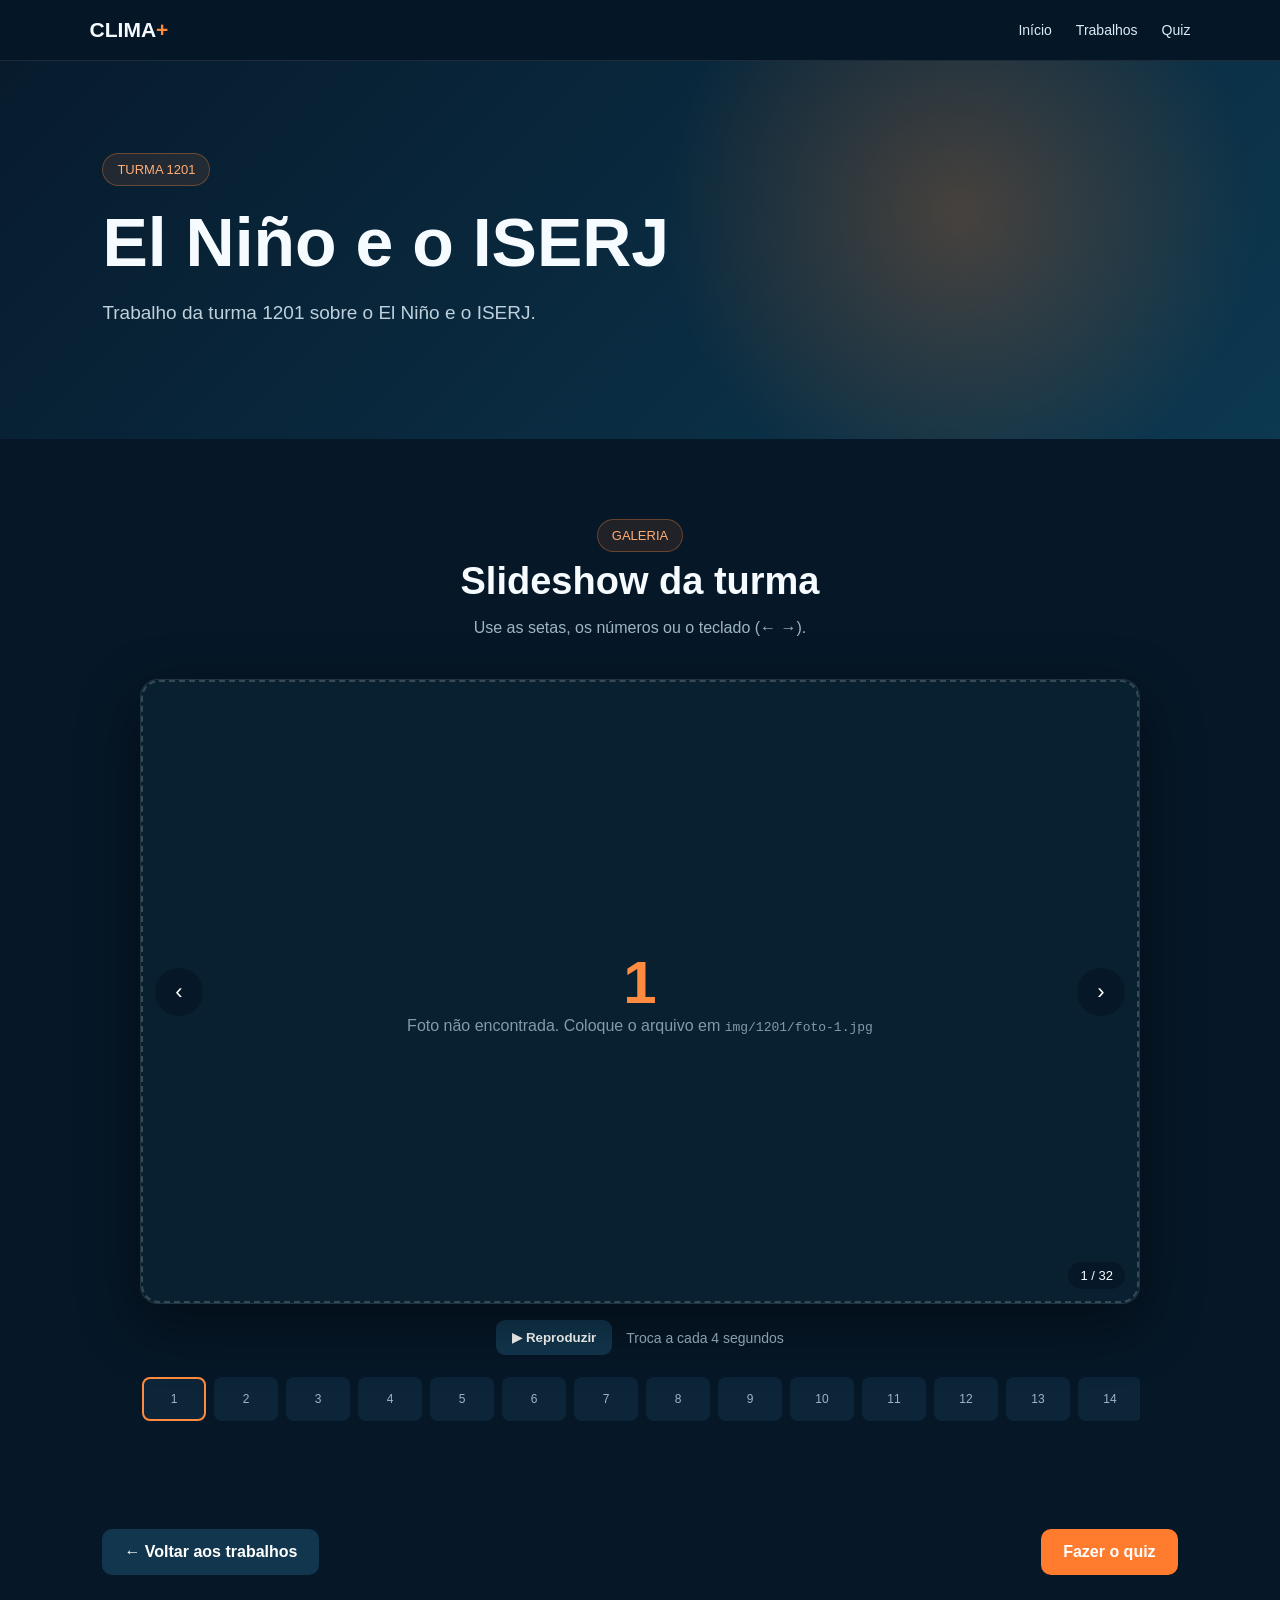
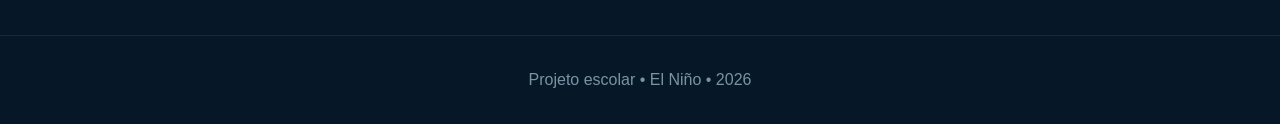
==== turma-1201.html @ 1ea9da54 "Add files via upload" ====
<!DOCTYPE html>
<html lang="pt-BR">
<head>
<meta charset="UTF-8"><meta name="viewport" content="width=device-width,initial-scale=1">
<title>Turma 1201 | El Niño</title>
<link rel="stylesheet" href="style.css">
</head>
<body>
<nav><a class="logo" href="index.html">CLIMA<span>+</span></a><div><a href="index.html">Início</a><a href="index.html#trabalhos">Trabalhos</a><a href="quiz.html">Quiz</a></div></nav>
<header class="hero small"><div><span class="tag">TURMA 1201</span><h1>El Niño e o ISERJ</h1><p>Trabalho da turma 1201 sobre o El Niño e o ISERJ.</p></div></header>
<section>
<div class="title"><span class="tag">GALERIA</span><h2>Slideshow da turma</h2><p>Use as setas, os números ou o teclado (← →).</p></div>
<div class="slideshow">
  <div class="stage" id="stage">
    <img id="slide" alt="">
    <div class="ph" id="ph"><b id="phnum">1</b><span>Foto não encontrada. Coloque o arquivo em <code id="phpath"></code></span></div>
    <button class="arrow prev" id="prev" aria-label="Foto anterior">‹</button>
    <button class="arrow next" id="next" aria-label="Próxima foto">›</button>
    <div class="counter" id="counter"></div>
  </div>
  <div class="controls"><button id="play">▶ Reproduzir</button><span>Troca a cada 4 segundos</span></div>
  <div class="thumbs" id="thumbs"></div>
</div>
</section>
<script>
/* CONFIGURAÇÃO
   Coloque as fotos na pasta img/1201/ com os nomes foto-1.jpg, foto-2.jpg ... foto-32.jpg
   Se o número de fotos mudar, altere TOTAL. Se a extensão for outra (png, webp), altere EXT. */
const TOTAL = 32, EXT = 'jpg', PASTA = 'img/1201/', INTERVALO = 4000;

const fotos = Array.from({length: TOTAL}, (_, i) => `${PASTA}foto-${i+1}.${EXT}`);
const slide = document.getElementById('slide'), ph = document.getElementById('ph');
const counter = document.getElementById('counter'), thumbs = document.getElementById('thumbs');
let atual = 0, timer = null;

fotos.forEach((src, i) => {
  const b = document.createElement('button');
  b.setAttribute('aria-label', 'Foto ' + (i+1));
  const im = document.createElement('img'); im.src = src; im.alt = '';
  im.onerror = () => { im.remove(); b.textContent = i+1; };
  b.appendChild(im); b.onclick = () => ir(i); thumbs.appendChild(b);
});

function ir(i) {
  atual = (i + TOTAL) % TOTAL;
  ph.style.display = 'none'; slide.style.display = 'block';
  slide.src = fotos[atual]; slide.alt = 'Foto ' + (atual+1) + ' de ' + TOTAL;
  counter.textContent = (atual+1) + ' / ' + TOTAL;
  [...thumbs.children].forEach((b, j) => b.classList.toggle('active', j === atual));
  thumbs.children[atual].scrollIntoView({block:'nearest', inline:'center', behavior:'smooth'});
}
slide.onerror = () => { slide.style.display = 'none'; ph.style.display = 'flex';
  document.getElementById('phnum').textContent = atual+1;
  document.getElementById('phpath').textContent = fotos[atual]; };

document.getElementById('prev').onclick = () => ir(atual-1);
document.getElementById('next').onclick = () => ir(atual+1);
const play = document.getElementById('play');
play.onclick = () => {
  if (timer) { clearInterval(timer); timer = null; play.textContent = '▶ Reproduzir'; }
  else { timer = setInterval(() => ir(atual+1), INTERVALO); play.textContent = '❚❚ Pausar'; }
};
document.addEventListener('keydown', e => { if (e.key === 'ArrowLeft') ir(atual-1); if (e.key === 'ArrowRight') ir(atual+1); });
ir(0);
</script>
<div class="page-actions"><a class="btn ghost" href="index.html#trabalhos">← Voltar aos trabalhos</a><a class="btn" href="quiz.html">Fazer o quiz</a></div>
<footer>Projeto escolar • El Niño • 2026</footer>
</body></html>
---- style.css ----
*{box-sizing:border-box}
html{scroll-behavior:smooth}
body{margin:0;font-family:Arial,sans-serif;background:#061727;color:#f5fbff}
a{color:inherit}
nav{position:sticky;top:0;z-index:5;display:flex;justify-content:space-between;align-items:center;padding:18px 7%;background:#061727e8;backdrop-filter:blur(12px);border-bottom:1px solid #ffffff18}
.logo{font-weight:800;font-size:21px;text-decoration:none}
.logo span,.hot{color:#ff8a3d}
nav a{color:#dcebf5;text-decoration:none;margin-left:24px;font-size:14px}
nav .logo{margin-left:0;color:#f5fbff}
nav a:hover{color:#ff8a3d}
.hero{min-height:80vh;display:flex;align-items:center;padding:70px 8%;background:radial-gradient(circle at 75% 40%,#ff7b2740,transparent 30%),linear-gradient(135deg,#071b2d,#0c3850)}
.hero>div{max-width:750px}
.hero.small{min-height:42vh;padding:60px 8%}
.tag{display:inline-block;background:#ff87391b;color:#ffad76;border:1px solid #ff873955;padding:8px 14px;border-radius:99px;font-size:13px}
.hero h1{font-size:clamp(50px,9vw,100px);line-height:.9;margin:22px 0}
.hero.small h1{font-size:clamp(38px,6vw,68px);line-height:1}
.hero p{font-size:19px;color:#bed1dd;line-height:1.6;max-width:650px}
.btn{display:inline-block;margin-top:20px;padding:14px 22px;border-radius:10px;background:#ff7b2d;color:#fff;text-decoration:none;font-weight:700;border:0;cursor:pointer;font-size:16px;font-family:inherit}
.btn:hover{background:#ff9150}
.btn.ghost{background:#12364e}
.btn.ghost:hover{background:#ff7b2d}
section{padding:80px 8%}
.title{text-align:center;margin-bottom:42px}
.title h2{font-size:38px;margin:8px}
.title p{color:#9db6c6}
.explain{display:grid;grid-template-columns:1fr 1fr;gap:30px;align-items:center}
.ocean{min-height:310px;border-radius:22px;background:linear-gradient(160deg,#ff8b36,#0a7099 55%,#07364d);display:flex;align-items:center;justify-content:center;font-size:75px;box-shadow:0 20px 60px #0005}
.explain h2{font-size:38px}
.explain p{color:#b8cad5;line-height:1.7}
.cards{display:grid;grid-template-columns:repeat(auto-fit,minmax(230px,1fr));gap:20px}
.card{background:#0c2538;border:1px solid #ffffff15;padding:26px;border-radius:18px;transition:.2s;display:flex;flex-direction:column;align-items:flex-start}
.card:hover{transform:translateY(-5px);border-color:#ff843c80}
.num{font-size:13px;color:#ff9c60;font-weight:bold}
.card h3{font-size:22px;margin-bottom:10px}
.card p{color:#a9bfcc;min-height:60px;line-height:1.5;flex:1}
.card .btn{margin-top:10px;padding:11px 15px;border-radius:9px;background:#12364e;font-size:15px}
.card .btn:hover{background:#ff7b2d}
.facts{background:#092033}
.facts-grid{display:grid;grid-template-columns:repeat(3,1fr);gap:20px;text-align:center}
.fact{padding:25px}
.fact b{font-size:38px;color:#ff8b40;display:block}
.fact span{color:#a9bfcc}
.quiz-cta{text-align:center;background:linear-gradient(135deg,#0c3850,#0a2a40)}
.quiz-cta p{color:#b8cad5;max-width:560px;margin:0 auto 10px;line-height:1.6}
footer{text-align:center;padding:35px;color:#7894a5;border-top:1px solid #ffffff13}

/* ---------- páginas das turmas ---------- */
.intro{max-width:800px;margin:0 auto;text-align:center;color:#b8cad5;line-height:1.7;padding:60px 8% 20px}
.page-actions{display:flex;justify-content:space-between;gap:12px;flex-wrap:wrap;padding:0 8% 60px}
.placeholder{border:2px dashed #ffffff30;border-radius:14px;display:flex;flex-direction:column;align-items:center;justify-content:center;text-align:center;color:#7f9bad;background:#08202f;padding:20px}
.placeholder b{font-size:42px;margin-bottom:6px;color:#ff8b40}

/* vídeo 16:9 */
.video{position:relative;width:100%;aspect-ratio:16/9;border-radius:16px;overflow:hidden;background:#000;box-shadow:0 20px 60px #0006}
.video iframe,.video video,.video .placeholder{position:absolute;inset:0;width:100%;height:100%;border:0;border-radius:0}

/* turma 1204: faixas de ponta a ponta */
.bands{padding:0}
.band{display:grid;grid-template-columns:1fr 1fr;gap:clamp(24px,4vw,70px);align-items:center;width:100%;padding:70px 6%}
.band:nth-child(odd){background:#092033}
.band:nth-child(even){background:#0c2d44}
.band.reverse .video{order:2}
.band.reverse .band-text{order:1}
.band-text h3{font-size:30px;margin:0 0 14px}
.band-text .placeholder{min-height:170px;align-items:flex-start;text-align:left;font-size:15px;line-height:1.6}

/* turma 1205: vídeo central */
.center-video{max-width:960px;margin:0 auto}
.center-text{max-width:760px;margin:30px auto 0;text-align:center;color:#b8cad5;line-height:1.7}

/* turma 1201: slideshow */
.slideshow{max-width:1000px;margin:0 auto}
.stage{position:relative;aspect-ratio:16/10;background:#08202f;border-radius:18px;overflow:hidden;border:1px solid #ffffff18;box-shadow:0 20px 60px #0006}
.stage img{width:100%;height:100%;object-fit:contain;display:block;background:#050f18}
.stage .ph{position:absolute;inset:0;display:none;align-items:center;justify-content:center;flex-direction:column;color:#7f9bad;border:2px dashed #ffffff30;border-radius:18px;background:#08202f}
.stage .ph b{font-size:60px;color:#ff8b40}
.arrow{position:absolute;top:50%;transform:translateY(-50%);width:48px;height:48px;border-radius:50%;border:0;background:#061727cc;color:#fff;font-size:22px;cursor:pointer}
.arrow:hover{background:#ff7b2d}
.arrow.prev{left:14px}.arrow.next{right:14px}
.counter{position:absolute;right:14px;bottom:14px;background:#061727cc;padding:6px 12px;border-radius:99px;font-size:13px}
.controls{display:flex;justify-content:center;align-items:center;gap:14px;margin-top:16px;color:#9db6c6;font-size:14px}
.controls button{background:#12364e;color:#fff;border:0;padding:10px 16px;border-radius:9px;cursor:pointer;font-weight:bold;font-family:inherit}
.controls button:hover{background:#ff7b2d}
.thumbs{display:flex;gap:8px;overflow-x:auto;padding:16px 2px 8px;margin-top:6px}
.thumbs button{flex:0 0 auto;width:64px;height:44px;border-radius:8px;border:2px solid transparent;background:#0c2538;color:#9db6c6;font-size:12px;cursor:pointer;padding:0;overflow:hidden}
.thumbs button img{width:100%;height:100%;object-fit:cover;display:block}
.thumbs button.active{border-color:#ff8b40}

/* turma 1203 */
.soon{max-width:760px;margin:0 auto;min-height:320px}

/* quiz */
.quiz{max-width:760px;margin:0 auto;background:#0c2538;border:1px solid #ffffff15;border-radius:20px;padding:34px}
.progress{height:8px;background:#12364e;border-radius:99px;overflow:hidden;margin-bottom:10px}
.progress i{display:block;height:100%;width:0;background:#ff7b2d;transition:width .3s}
.qcount{color:#9db6c6;font-size:14px;margin-bottom:18px}
.quiz h2{font-size:26px;line-height:1.3;margin:0 0 22px}
.opts{display:grid;gap:12px}
.opt{text-align:left;background:#12364e;color:#fff;border:2px solid transparent;border-radius:12px;padding:15px 18px;font-size:16px;font-family:inherit;cursor:pointer;transition:.15s}
.opt:hover:not(:disabled){border-color:#ff843c80}
.opt:disabled{cursor:default}
.opt.correct{background:#12452f;border-color:#3ecf7e}
.opt.wrong{background:#4a1d22;border-color:#ff5d6c}
.explain-box{margin-top:18px;padding:14px 18px;border-radius:12px;background:#071b2b;color:#bdd0da;line-height:1.6;display:none}
.explain-box.show{display:block}
.result{text-align:center}
.result .score{font-size:72px;font-weight:800;color:#ff8b40;margin:10px 0}
.result p{color:#bdd0da;line-height:1.6}

@media(max-width:700px){
nav div:last-child{display:none}
.explain{grid-template-columns:1fr}
.facts-grid{grid-template-columns:1fr}
.hero{min-height:70vh}
.hero h1{font-size:58px}
.hero.small h1{font-size:40px}
.band{grid-template-columns:1fr;padding:50px 6%}
.band.reverse .video,.band.reverse .band-text{order:0}
.quiz{padding:22px}
}
@media(prefers-reduced-motion:reduce){*{transition:none!important;scroll-behavior:auto!important}}

/* v2 */
.video video{object-fit:contain;background:#000}
.section-alt{background:#092033}
.subtitle{color:#9db6c6;text-align:center;margin:-24px auto 36px;max-width:720px;line-height:1.6}

/* yt */
.yt{position:absolute;inset:0}
.yt iframe{position:absolute;inset:0;width:100%;height:100%;border:0}
.yt-btn{position:absolute;inset:0;width:100%;height:100%;border:0;padding:0;cursor:pointer;background-size:cover;background-position:center;color:#fff;font-family:inherit}
.yt-btn::before{content:"";position:absolute;inset:0;background:linear-gradient(180deg,#06172700 40%,#061727cc);transition:.2s}
.yt-btn:hover::before{background:linear-gradient(180deg,#ff7b2d22 30%,#061727b0)}
.yt-play{position:absolute;left:50%;top:50%;width:84px;height:84px;margin:-42px 0 0 -42px;border-radius:50%;background:#ff7b2d;box-shadow:0 10px 40px #0008;transition:.2s}
.yt-play::after{content:"";position:absolute;left:34px;top:25px;border-style:solid;border-width:17px 0 17px 28px;border-color:transparent transparent transparent #fff}
.yt-btn:hover .yt-play{transform:scale(1.1);background:#ff9150}
.yt-label{position:absolute;left:18px;bottom:16px;font-size:14px;font-weight:700;background:#061727cc;padding:7px 13px;border-radius:99px}
.yt-btn:focus-visible{outline:3px solid #ff8b40;outline-offset:-3px}
@media(max-width:700px){.yt-play{width:64px;height:64px;margin:-32px 0 0 -32px}.yt-play::after{left:26px;top:19px;border-width:13px 0 13px 21px}}
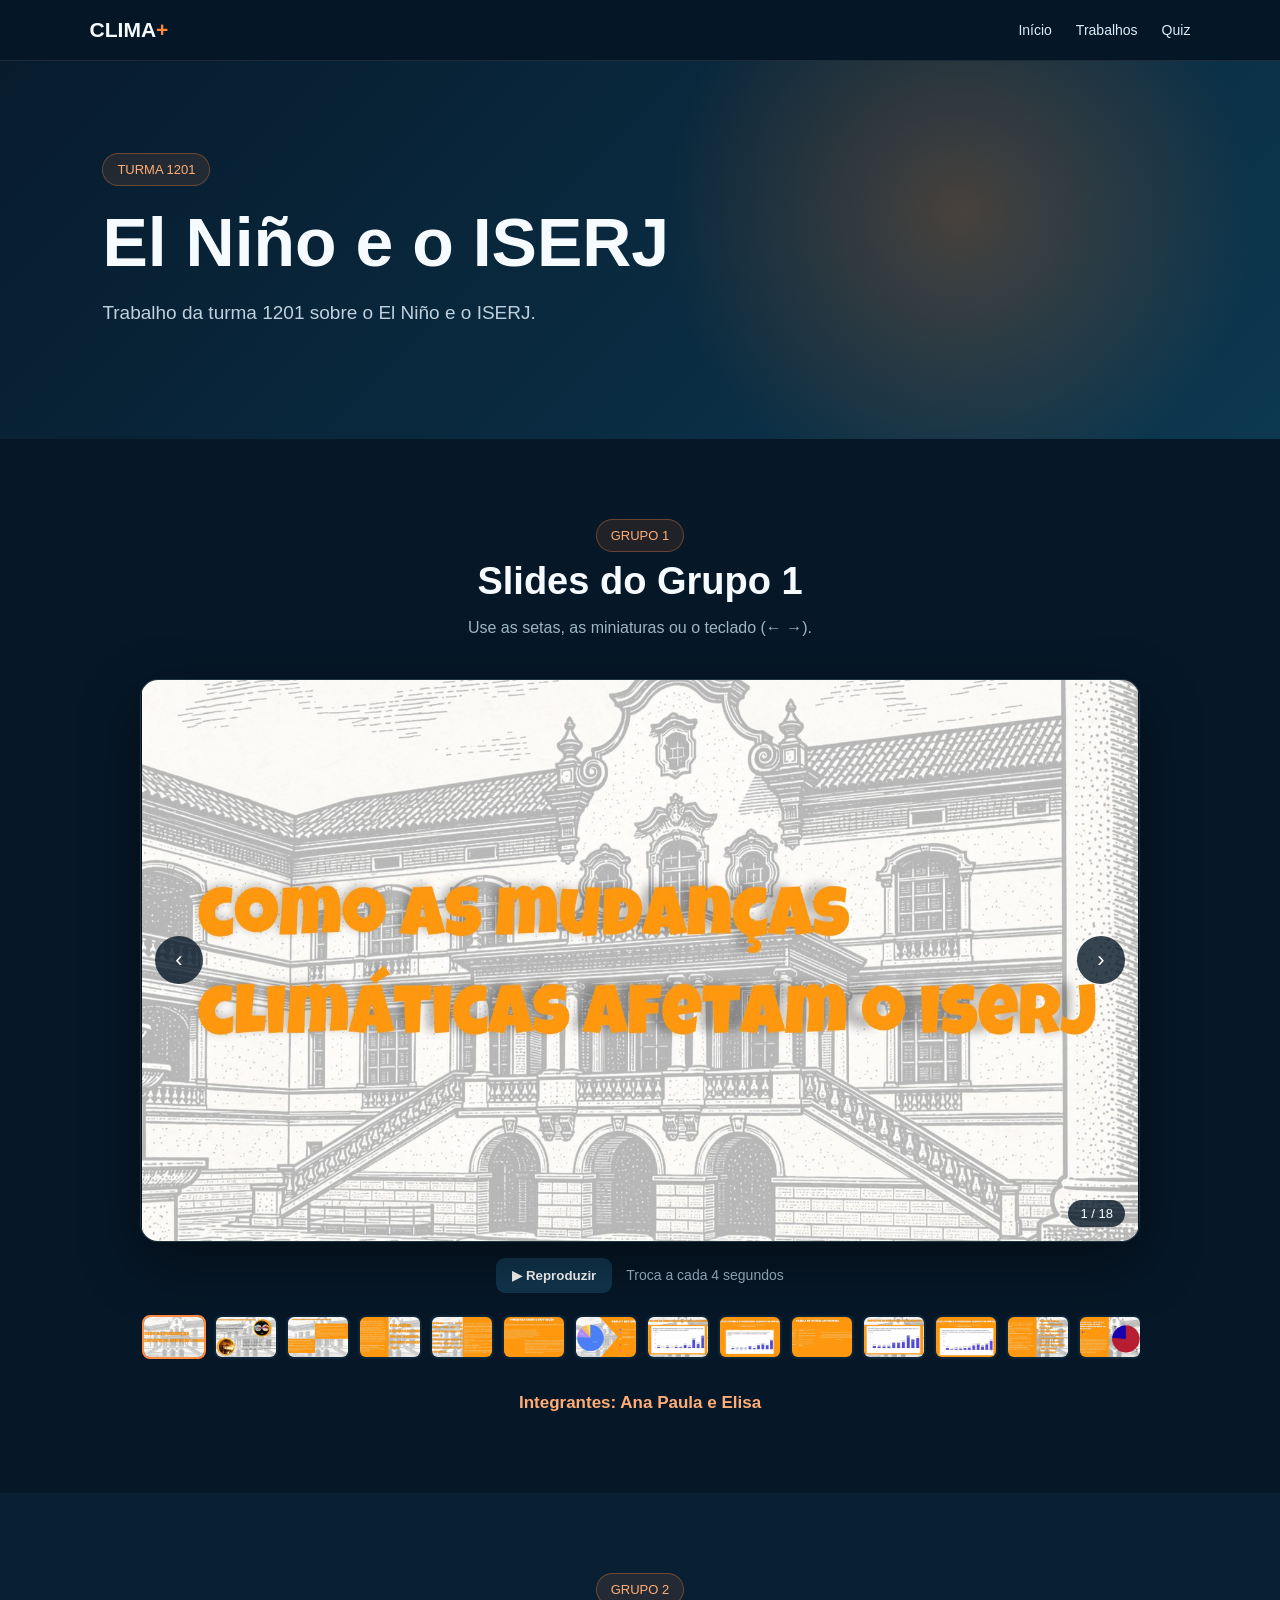
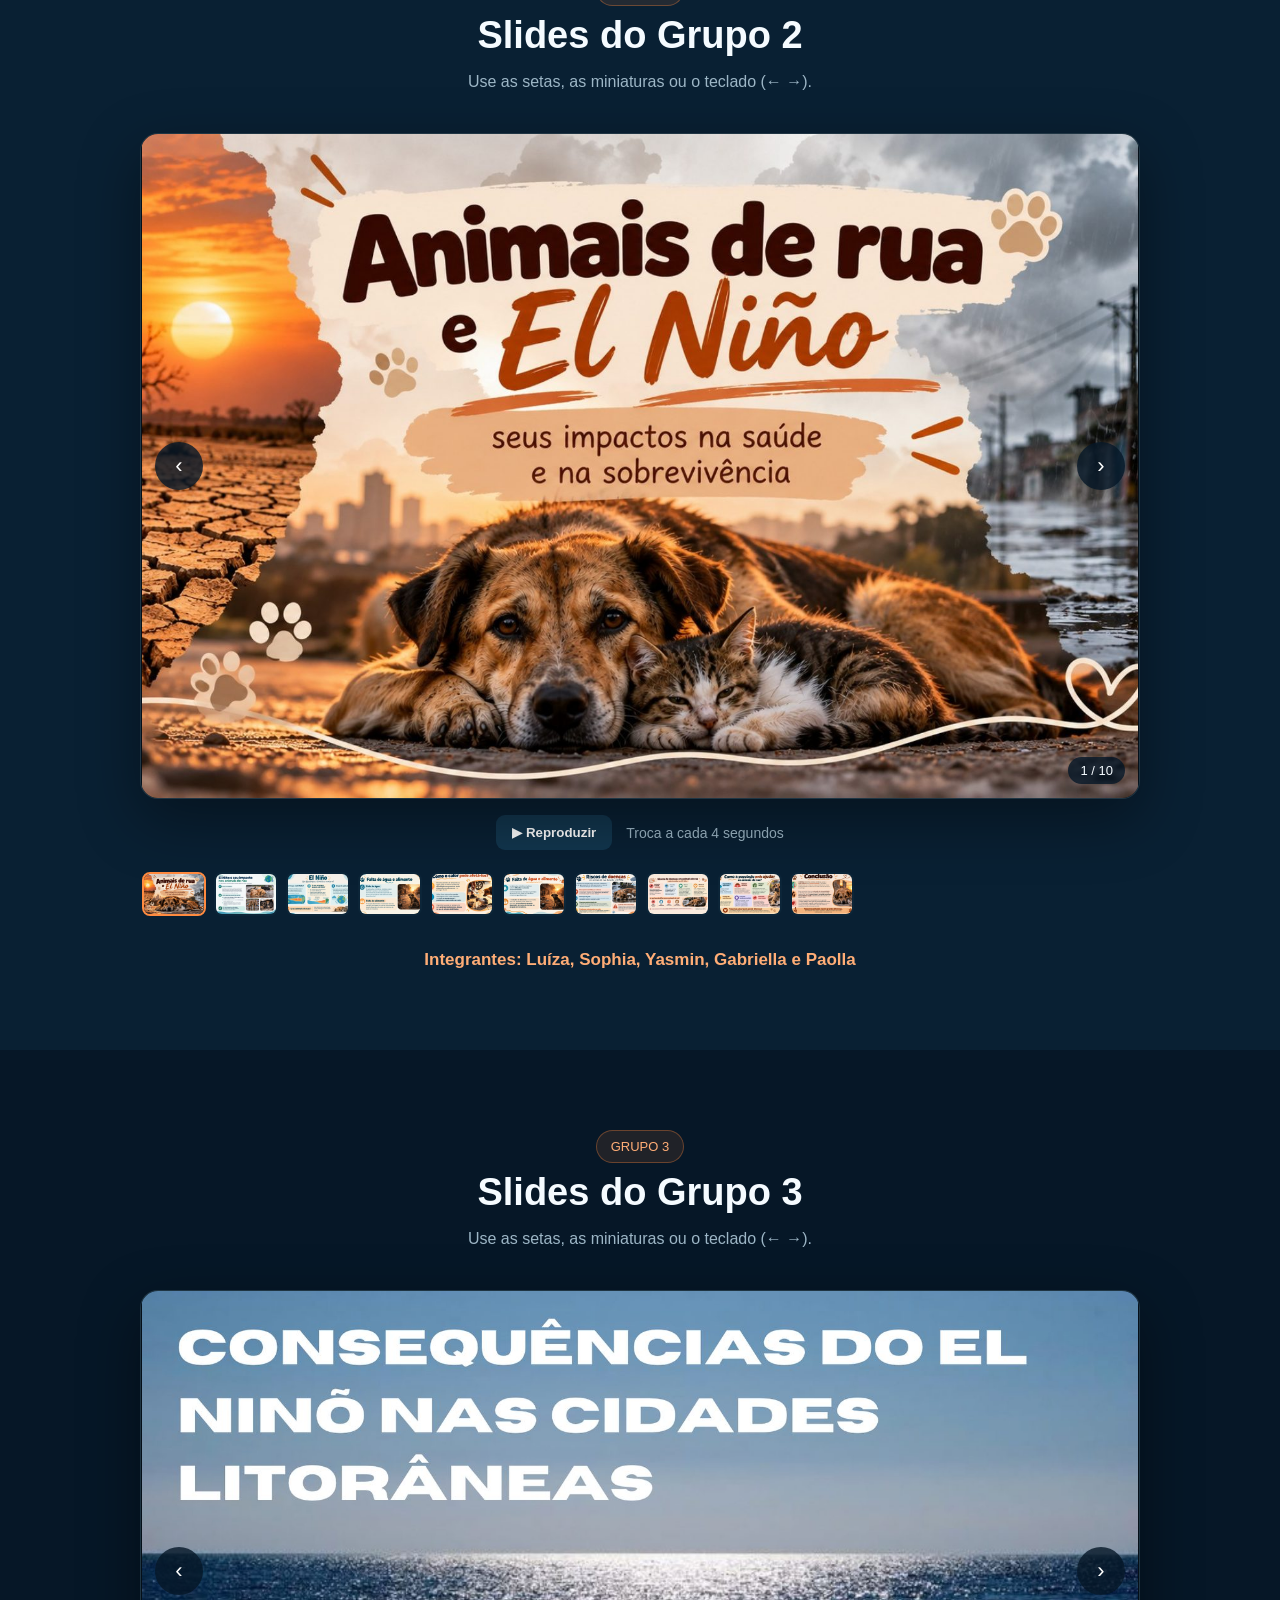
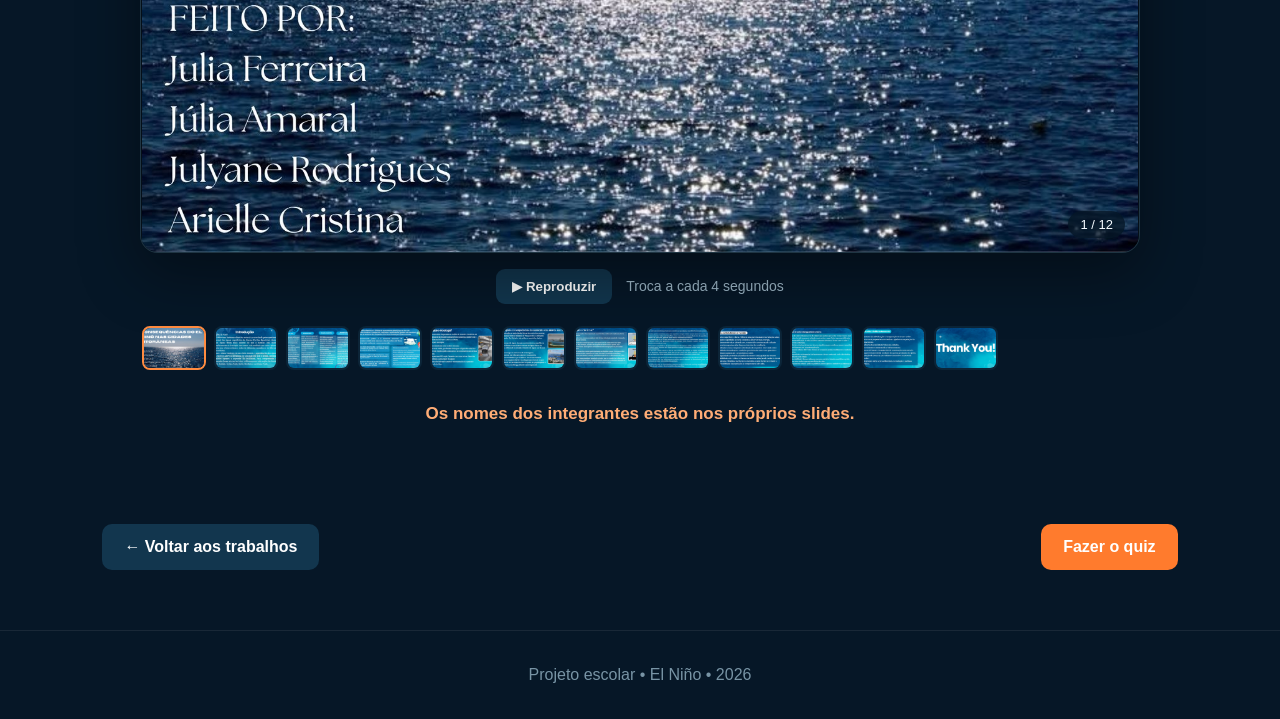
==== commit cd79fad9: "Add files via upload" ====
--- a/turma-1201.html
+++ b/turma-1201.html
@@ -9,60 +9,21 @@
 <nav><a class="logo" href="index.html">CLIMA<span>+</span></a><div><a href="index.html">Início</a><a href="index.html#trabalhos">Trabalhos</a><a href="quiz.html">Quiz</a></div></nav>
 <header class="hero small"><div><span class="tag">TURMA 1201</span><h1>El Niño e o ISERJ</h1><p>Trabalho da turma 1201 sobre o El Niño e o ISERJ.</p></div></header>
 <section>
-<div class="title"><span class="tag">GALERIA</span><h2>Slideshow da turma</h2><p>Use as setas, os números ou o teclado (← →).</p></div>
-<div class="slideshow">
-  <div class="stage" id="stage">
-    <img id="slide" alt="">
-    <div class="ph" id="ph"><b id="phnum">1</b><span>Foto não encontrada. Coloque o arquivo em <code id="phpath"></code></span></div>
-    <button class="arrow prev" id="prev" aria-label="Foto anterior">‹</button>
-    <button class="arrow next" id="next" aria-label="Próxima foto">›</button>
-    <div class="counter" id="counter"></div>
-  </div>
-  <div class="controls"><button id="play">▶ Reproduzir</button><span>Troca a cada 4 segundos</span></div>
-  <div class="thumbs" id="thumbs"></div>
-</div>
+<div class="title"><span class="tag">GRUPO 1</span><h2>Slides do Grupo 1</h2><p>Use as setas, as miniaturas ou o teclado (← →).</p></div>
+<div class="slideshow" data-folder="img/1201/grupo-1/" data-prefix="slide-" data-ext="jpg" data-total="18" data-ratio="16/9" data-label="Slide"></div>
+<p class="group-names">Integrantes: Ana Paula e Elisa</p>
 </section>
-<script>
-/* CONFIGURAÇÃO
-   Coloque as fotos na pasta img/1201/ com os nomes foto-1.jpg, foto-2.jpg ... foto-32.jpg
-   Se o número de fotos mudar, altere TOTAL. Se a extensão for outra (png, webp), altere EXT. */
-const TOTAL = 32, EXT = 'jpg', PASTA = 'img/1201/', INTERVALO = 4000;
-
-const fotos = Array.from({length: TOTAL}, (_, i) => `${PASTA}foto-${i+1}.${EXT}`);
-const slide = document.getElementById('slide'), ph = document.getElementById('ph');
-const counter = document.getElementById('counter'), thumbs = document.getElementById('thumbs');
-let atual = 0, timer = null;
-
-fotos.forEach((src, i) => {
-  const b = document.createElement('button');
-  b.setAttribute('aria-label', 'Foto ' + (i+1));
-  const im = document.createElement('img'); im.src = src; im.alt = '';
-  im.onerror = () => { im.remove(); b.textContent = i+1; };
-  b.appendChild(im); b.onclick = () => ir(i); thumbs.appendChild(b);
-});
-
-function ir(i) {
-  atual = (i + TOTAL) % TOTAL;
-  ph.style.display = 'none'; slide.style.display = 'block';
-  slide.src = fotos[atual]; slide.alt = 'Foto ' + (atual+1) + ' de ' + TOTAL;
-  counter.textContent = (atual+1) + ' / ' + TOTAL;
-  [...thumbs.children].forEach((b, j) => b.classList.toggle('active', j === atual));
-  thumbs.children[atual].scrollIntoView({block:'nearest', inline:'center', behavior:'smooth'});
-}
-slide.onerror = () => { slide.style.display = 'none'; ph.style.display = 'flex';
-  document.getElementById('phnum').textContent = atual+1;
-  document.getElementById('phpath').textContent = fotos[atual]; };
-
-document.getElementById('prev').onclick = () => ir(atual-1);
-document.getElementById('next').onclick = () => ir(atual+1);
-const play = document.getElementById('play');
-play.onclick = () => {
-  if (timer) { clearInterval(timer); timer = null; play.textContent = '▶ Reproduzir'; }
-  else { timer = setInterval(() => ir(atual+1), INTERVALO); play.textContent = '❚❚ Pausar'; }
-};
-document.addEventListener('keydown', e => { if (e.key === 'ArrowLeft') ir(atual-1); if (e.key === 'ArrowRight') ir(atual+1); });
-ir(0);
-</script>
+<section class="section-alt">
+<div class="title"><span class="tag">GRUPO 2</span><h2>Slides do Grupo 2</h2><p>Use as setas, as miniaturas ou o teclado (← →).</p></div>
+<div class="slideshow" data-folder="img/1201/grupo-2/" data-prefix="slide-" data-ext="jpg" data-total="10" data-ratio="3/2" data-label="Slide"></div>
+<p class="group-names">Integrantes: Luíza, Sophia, Yasmin, Gabriella e Paolla</p>
+</section>
+<section>
+<div class="title"><span class="tag">GRUPO 3</span><h2>Slides do Grupo 3</h2><p>Use as setas, as miniaturas ou o teclado (← →).</p></div>
+<div class="slideshow" data-folder="img/1201/grupo-3/" data-prefix="slide-" data-ext="jpg" data-total="12" data-ratio="16/9" data-label="Slide"></div>
+<p class="group-names">Os nomes dos integrantes estão nos próprios slides.</p>
+</section>
+<script src="slideshow.js"></script>
 <div class="page-actions"><a class="btn ghost" href="index.html#trabalhos">← Voltar aos trabalhos</a><a class="btn" href="quiz.html">Fazer o quiz</a></div>
 <footer>Projeto escolar • El Niño • 2026</footer>
 </body></html>
--- a/style.css
+++ b/style.css
@@ -137,3 +137,7 @@
 .yt-label{position:absolute;left:18px;bottom:16px;font-size:14px;font-weight:700;background:#061727cc;padding:7px 13px;border-radius:99px}
 .yt-btn:focus-visible{outline:3px solid #ff8b40;outline-offset:-3px}
 @media(max-width:700px){.yt-play{width:64px;height:64px;margin:-32px 0 0 -32px}.yt-play::after{left:26px;top:19px;border-width:13px 0 13px 21px}}
+
+/* v3 */
+.group-names{text-align:center;margin:26px auto 0;max-width:760px;font-size:17px;color:#ffad76;font-weight:700}
+.quiz-wrap{max-width:760px;margin:0 auto}
